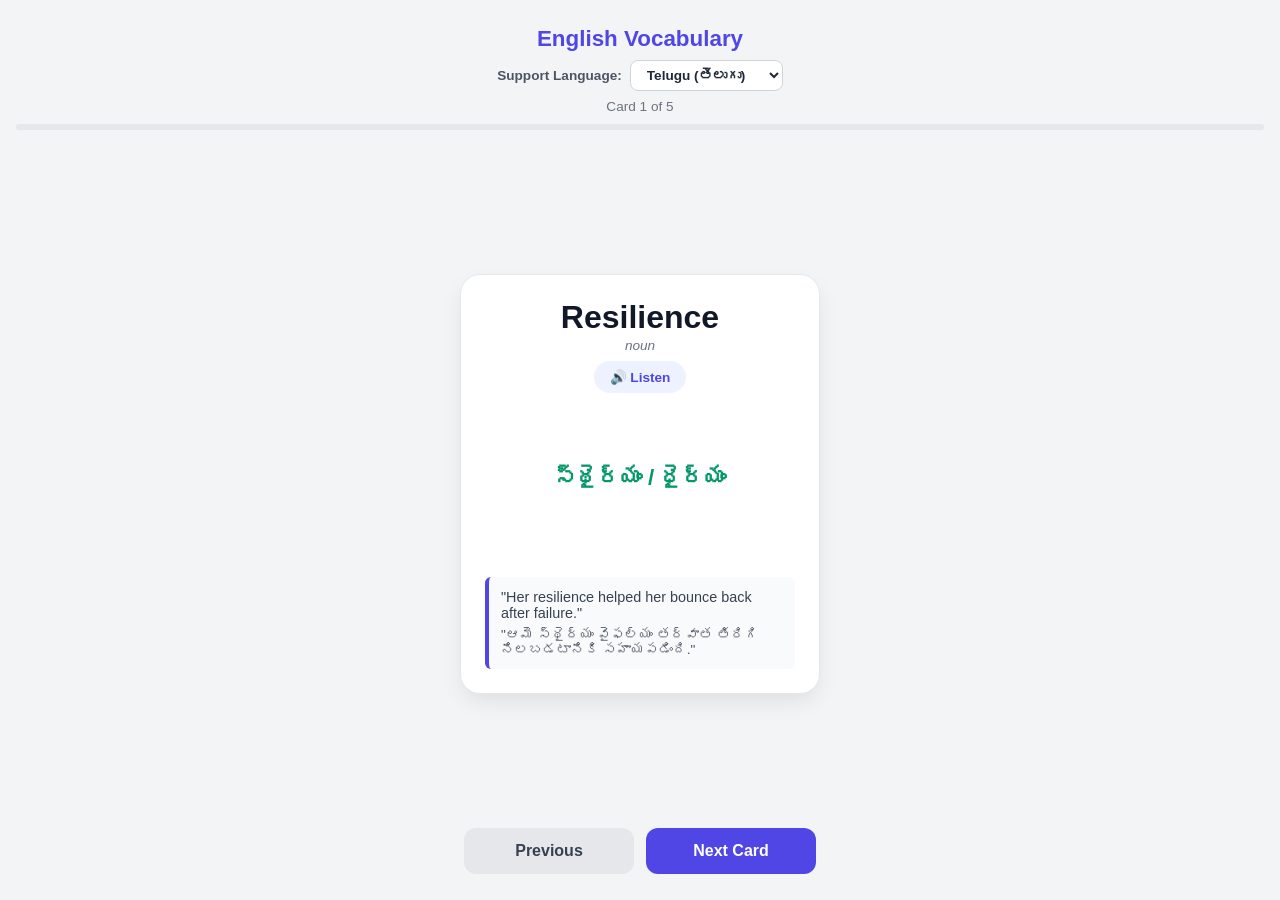
==== index1.html @ c6aaf0bc "Create index1.html" ====
<!DOCTYPE html>
<html lang="en">
<head>
  <meta charset="UTF-8" />
  <meta name="viewport" content="width=device-width, initial-scale=1.0, user-scalable=no" />
  <title>Multilingual Vocab App</title>
  
  <meta name="theme-color" content="#4f46e5" />
  <meta name="mobile-web-app-capable" content="yes" />
  <link rel="manifest" href="data:application/json,{%22name%22:%22Vocab%20App%22,%22short_name%22:%22Vocab%22,%22start_url%22:%22.%22,%22display%22:%22standalone%22,%22background_color%22:%22%23f3f4f6%22,%22theme_color%22:%22%234f46e5%22}" />

  <style>
    * { box-sizing: border-box; margin: 0; padding: 0; font-family: -apple-system, BlinkMacSystemFont, "Segoe UI", Roboto, sans-serif; -webkit-tap-highlight-color: transparent; }
    body { background-color: #f3f4f6; color: #1f2937; display: flex; flex-direction: column; height: 100vh; overflow: hidden; justify-content: space-between; padding: 16px; }
    
    header { text-align: center; padding: 10px 0; }
    header h1 { font-size: 1.4rem; color: #4f46e5; }
    
    /* Language Selector Controls */
    .lang-container { margin: 8px 0; display: flex; justify-content: center; align-items: center; gap: 8px; }
    .lang-label { font-size: 0.85rem; color: #4b5563; font-weight: 600; }
    .lang-select { padding: 6px 12px; border-radius: 8px; border: 1px solid #d1d5db; background: #ffffff; font-weight: 600; font-size: 0.85rem; color: #1f2937; outline: none; cursor: pointer; }

    .progress-bar { width: 100%; background: #e5e7eb; height: 6px; border-radius: 3px; overflow: hidden; margin-top: 10px; }
    .progress-fill { height: 100%; background: #4f46e5; width: 0%; transition: width 0.3s ease; }

    /* Flashcard UI */
    .deck-container { flex: 1; display: flex; align-items: center; justify-content: center; relative; margin: 15px 0; }
    .card { width: 100%; max-width: 360px; height: 420px; background: #ffffff; border-radius: 20px; box-shadow: 0 10px 25px -5px rgba(0,0,0,0.1); border: 1px solid #e5e7eb; display: flex; flex-direction: column; justify-content: space-between; padding: 24px; text-align: center; }
    
    .word-title { font-size: 2rem; font-weight: 700; color: #111827; }
    .pos { font-size: 0.85rem; color: #6b7280; font-style: italic; margin-top: 2px; }
    .support-meaning { font-size: 1.4rem; font-weight: 600; color: #059669; margin: 12px 0; min-height: 40px; }
    
    .example-box { background: #f9fafb; border-left: 4px solid #4f46e5; padding: 12px; border-radius: 6px; text-align: left; }
    .example-en { font-size: 0.9rem; color: #374151; margin-bottom: 6px; }
    .example-support { font-size: 0.85rem; color: #4b5563; }

    .audio-btn { background: #eef2ff; border: none; color: #4f46e5; padding: 8px 16px; border-radius: 20px; font-weight: 600; font-size: 0.85rem; margin-top: 8px; cursor: pointer; display: inline-flex; align-items: center; justify-content: center; width: fit-content; align-self: center; }

    .controls { display: flex; gap: 12px; justify-content: center; padding-bottom: 10px; }
    .btn { padding: 14px 24px; border-radius: 12px; border: none; font-weight: 600; font-size: 1rem; cursor: pointer; flex: 1; max-width: 170px; }
    .btn-secondary { background: #e5e7eb; color: #374151; }
    .btn-primary { background: #4f46e5; color: white; }

    /* Quiz Container */
    .quiz-container { display: none; flex: 1; flex-direction: column; justify-content: center; max-width: 400px; margin: 0 auto; width: 100%; }
    .quiz-question { font-size: 1.1rem; font-weight: 600; margin-bottom: 20px; text-align: center; color: #111827; }
    .options-grid { display: flex; flex-direction: column; gap: 10px; }
    .option-btn { background: white; border: 2px solid #e5e7eb; padding: 14px; border-radius: 12px; font-size: 1rem; text-align: left; cursor: pointer; }
    .option-btn.correct { background: #d1fae5; border-color: #10b981; color: #065f46; }
    .option-btn.wrong { background: #fee2e2; border-color: #ef4444; color: #991b1b; }

    .results-container { display: none; flex: 1; flex-direction: column; align-items: center; justify-content: center; text-align: center; }
    .score-badge { font-size: 3rem; font-weight: 800; color: #4f46e5; margin: 16px 0; }
  </style>
</head>
<body>

  <header>
    <h1 id="header-title">English Vocabulary</h1>
    
    <!-- Language Selection Dropdown -->
    <div class="lang-container">
      <span class="lang-label">Support Language:</span>
      <select id="lang-select" class="lang-select" onchange="changeLanguage()">
        <option value="telugu" selected>Telugu (తెలుగు)</option>
        <option value="tamil">Tamil (தமிழ்)</option>
        <option value="english">English (Simple)</option>
      </select>
    </div>

    <p id="header-subtitle" style="font-size: 0.85rem; color: #6b7280;">Card 1 of 5</p>
    <div class="progress-bar"><div class="progress-fill" id="progress"></div></div>
  </header>

  <!-- CARD VIEW -->
  <div class="deck-container" id="deck-section">
    <div class="card" id="active-card">
      <div>
        <div class="word-title" id="card-word">Resilience</div>
        <div class="pos" id="card-pos">noun</div>
        <button class="audio-btn" onclick="speakWord()">🔊 Listen</button>
      </div>

      <div class="support-meaning" id="card-meaning">స్థైర్యం / ధైర్యం</div>

      <div class="example-box">
        <div class="example-en" id="card-ex-en">"Her resilience helped her bounce back after failure."</div>
        <div class="example-support" id="card-ex-support">"ఆమె స్థైర్యం వైఫల్యం తర్వాత తిరిగి నిలబడటానికి సహాయపడింది."</div>
      </div>
    </div>
  </div>

  <div class="controls" id="deck-controls">
    <button class="btn btn-secondary" onclick="prevCard()">Previous</button>
    <button class="btn btn-primary" onclick="nextCard()">Next Card</button>
  </div>

  <!-- QUIZ VIEW -->
  <div class="quiz-container" id="quiz-section">
    <div class="quiz-question" id="quiz-q">What is the meaning?</div>
    <div class="options-grid" id="quiz-options"></div>
  </div>

  <!-- RESULTS VIEW -->
  <div class="results-container" id="results-section">
    <h2>Quiz Completed! 🎉</h2>
    <div class="score-badge" id="score-text">4 / 5</div>
    <button class="btn btn-primary" style="max-width: 200px;" onclick="restartApp()">Restart Lesson</button>
  </div>

  <script>
    let vocabData = [];
    let currentIndex = 0;
    let quizIndex = 0;
    let score = 0;
    let currentLang = 'telugu';

    // Async loader for words.json
    async function loadVocabData() {
      try {
        const response = await fetch('./words.json');
        vocabData = await response.json();
        renderCard();
      } catch (e) {
        console.error("Could not fetch words.json", e);
      }
    }

    function changeLanguage() {
      currentLang = document.getElementById('lang-select').value;
      renderCard();
    }

    function renderCard() {
      if (!vocabData.length) return;
      const item = vocabData[currentIndex];

      document.getElementById('card-word').textContent = item.word;
      document.getElementById('card-pos').textContent = item.pos;
      document.getElementById('card-ex-en').textContent = `"${item.exEn}"`;

      // Select translation dynamic keys based on chosen language
      if (currentLang === 'telugu') {
        document.getElementById('card-meaning').textContent = item.teluguMeaning || item.meaning;
        document.getElementById('card-ex-support').textContent = item.teluguEx || item.exTe;
      } else if (currentLang === 'tamil') {
        document.getElementById('card-meaning').textContent = item.tamilMeaning || item.meaning;
        document.getElementById('card-ex-support').textContent = item.tamilEx || item.exTe;
      } else {
        document.getElementById('card-meaning').textContent = item.englishMeaning || item.word;
        document.getElementById('card-ex-support').textContent = item.englishEx || item.exEn;
      }

      document.getElementById('header-subtitle').textContent = `Card ${currentIndex + 1} of ${vocabData.length}`;
      document.getElementById('progress').style.width = `${((currentIndex + 1) / vocabData.length) * 100}%`;
    }

    function nextCard() {
      if (currentIndex < vocabData.length - 1) {
        currentIndex++;
        renderCard();
      } else {
        startQuiz();
      }
    }

    function prevCard() {
      if (currentIndex > 0) {
        currentIndex--;
        renderCard();
      }
    }

    function speakWord() {
      const utterance = new SpeechSynthesisUtterance(vocabData[currentIndex].word);
      utterance.lang = 'en-US';
      window.speechSynthesis.speak(utterance);
    }

    function startQuiz() {
      document.getElementById('deck-section').style.display = 'none';
      document.getElementById('deck-controls').style.display = 'none';
      document.getElementById('quiz-section').style.display = 'flex';
      quizIndex = 0;
      score = 0;
      renderQuizQuestion();
    }

    function renderQuizQuestion() {
      const item = vocabData[quizIndex];
      const correctMeaning = currentLang === 'telugu' ? (item.teluguMeaning || item.meaning) :
                             currentLang === 'tamil' ? (item.tamilMeaning || item.meaning) :
                             (item.englishMeaning || item.word);

      document.getElementById('quiz-q').textContent = `What is the meaning of "${item.word}"?`;
      document.getElementById('header-subtitle').textContent = `Question ${quizIndex + 1} of ${vocabData.length}`;

      // Distractors
      const distractors = vocabData
        .filter(v => v.word !== item.word)
        .map(v => currentLang === 'telugu' ? (v.teluguMeaning || v.meaning) :
                  currentLang === 'tamil' ? (v.tamilMeaning || v.meaning) :
                  (v.englishMeaning || v.word))
        .sort(() => 0.5 - Math.random())
        .slice(0, 3);

      const options = [...distractors, correctMeaning].sort(() => 0.5 - Math.random());
      const optionsGrid = document.getElementById('quiz-options');
      optionsGrid.innerHTML = '';

      options.forEach(opt => {
        const btn = document.createElement('button');
        btn.className = 'option-btn';
        btn.textContent = opt;
        btn.onclick = () => {
          if (opt === correctMeaning) { btn.classList.add('correct'); score++; }
          else btn.classList.add('wrong');
          setTimeout(() => {
            quizIndex++;
            if (quizIndex < vocabData.length) renderQuizQuestion();
            else showResults();
          }, 800);
        };
        optionsGrid.appendChild(btn);
      });
    }

    function showResults() {
      document.getElementById('quiz-section').style.display = 'none';
      document.getElementById('results-section').style.display = 'flex';
      document.getElementById('score-text').textContent = `${score} / ${vocabData.length}`;
    }

    function restartApp() {
      currentIndex = 0;
      document.getElementById('results-section').style.display = 'none';
      document.getElementById('deck-section').style.display = 'flex';
      document.getElementById('deck-controls').style.display = 'flex';
      renderCard();
    }

    loadVocabData();
  </script>
</body>
</html>
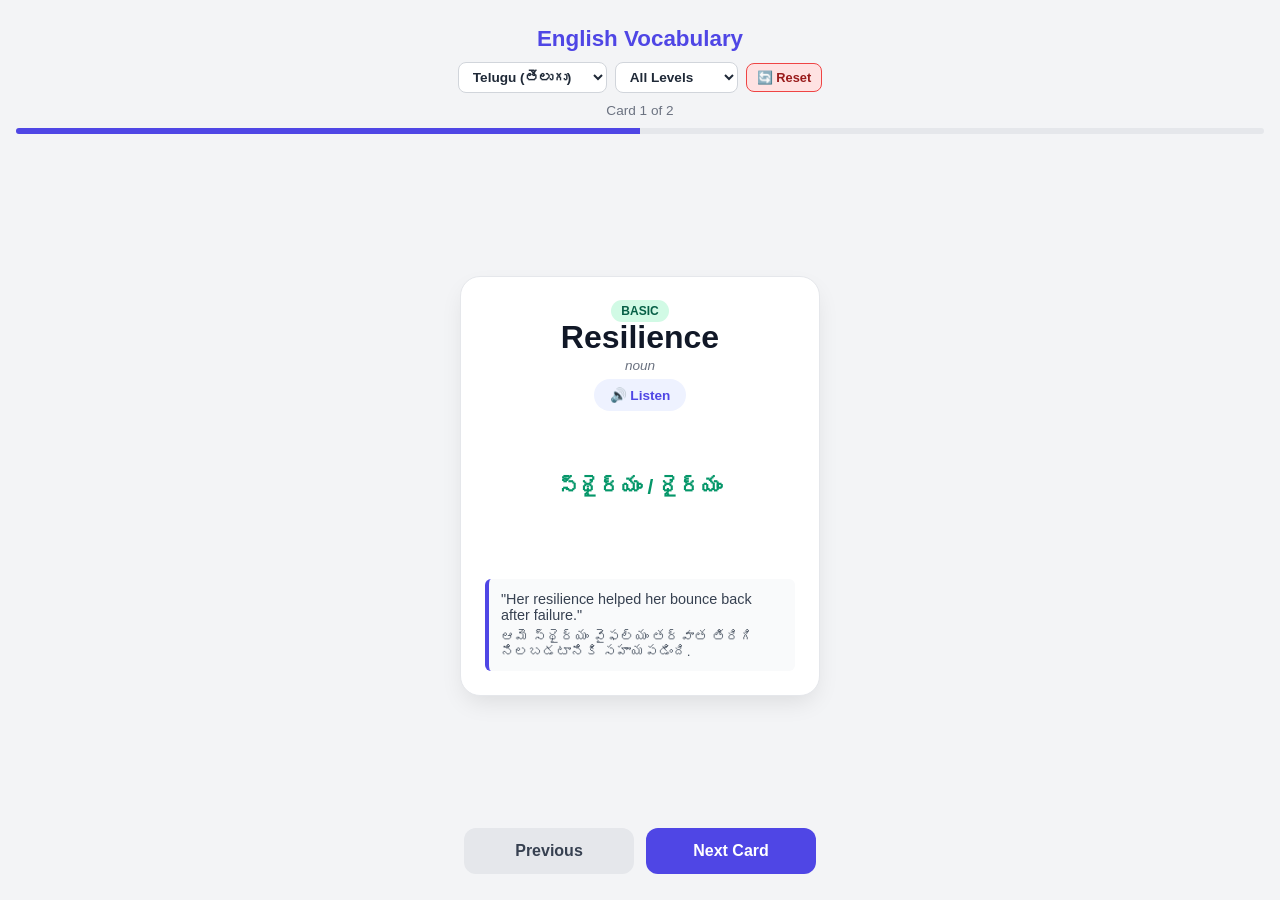
==== commit 999860d5: "Update index1.html" ====
--- a/index1.html
+++ b/index1.html
@@ -16,34 +16,39 @@
     header { text-align: center; padding: 10px 0; }
     header h1 { font-size: 1.4rem; color: #4f46e5; }
     
-    /* Language Selector Controls */
-    .lang-container { margin: 8px 0; display: flex; justify-content: center; align-items: center; gap: 8px; }
-    .lang-label { font-size: 0.85rem; color: #4b5563; font-weight: 600; }
-    .lang-select { padding: 6px 12px; border-radius: 8px; border: 1px solid #d1d5db; background: #ffffff; font-weight: 600; font-size: 0.85rem; color: #1f2937; outline: none; cursor: pointer; }
+    /* Control Bar for Selectors & Reset Button */
+    .controls-bar { margin: 10px 0; display: flex; justify-content: center; align-items: center; gap: 8px; flex-wrap: wrap; }
+    .select-box { padding: 6px 10px; border-radius: 8px; border: 1px solid #d1d5db; background: #ffffff; font-weight: 600; font-size: 0.85rem; color: #1f2937; outline: none; }
+    .reset-btn { padding: 6px 10px; border-radius: 8px; border: 1px solid #ef4444; background: #fee2e2; color: #991b1b; font-weight: 600; font-size: 0.8rem; cursor: pointer; }
 
     .progress-bar { width: 100%; background: #e5e7eb; height: 6px; border-radius: 3px; overflow: hidden; margin-top: 10px; }
     .progress-fill { height: 100%; background: #4f46e5; width: 0%; transition: width 0.3s ease; }
 
     /* Flashcard UI */
-    .deck-container { flex: 1; display: flex; align-items: center; justify-content: center; relative; margin: 15px 0; }
+    .deck-container { flex: 1; display: flex; align-items: center; justify-content: center; margin: 15px 0; }
     .card { width: 100%; max-width: 360px; height: 420px; background: #ffffff; border-radius: 20px; box-shadow: 0 10px 25px -5px rgba(0,0,0,0.1); border: 1px solid #e5e7eb; display: flex; flex-direction: column; justify-content: space-between; padding: 24px; text-align: center; }
     
+    .level-badge { align-self: center; font-size: 0.75rem; font-weight: 700; text-transform: uppercase; padding: 4px 10px; border-radius: 12px; margin-bottom: 8px; }
+    .level-basic { background: #d1fae5; color: #065f46; }
+    .level-intermediate { background: #fef3c7; color: #92400e; }
+    .level-advanced { background: #fee2e2; color: #991b1b; }
+
     .word-title { font-size: 2rem; font-weight: 700; color: #111827; }
     .pos { font-size: 0.85rem; color: #6b7280; font-style: italic; margin-top: 2px; }
-    .support-meaning { font-size: 1.4rem; font-weight: 600; color: #059669; margin: 12px 0; min-height: 40px; }
+    .support-meaning { font-size: 1.3rem; font-weight: 600; color: #059669; margin: 12px 0; min-height: 40px; }
     
     .example-box { background: #f9fafb; border-left: 4px solid #4f46e5; padding: 12px; border-radius: 6px; text-align: left; }
     .example-en { font-size: 0.9rem; color: #374151; margin-bottom: 6px; }
     .example-support { font-size: 0.85rem; color: #4b5563; }
 
-    .audio-btn { background: #eef2ff; border: none; color: #4f46e5; padding: 8px 16px; border-radius: 20px; font-weight: 600; font-size: 0.85rem; margin-top: 8px; cursor: pointer; display: inline-flex; align-items: center; justify-content: center; width: fit-content; align-self: center; }
+    .audio-btn { background: #eef2ff; border: none; color: #4f46e5; padding: 8px 16px; border-radius: 20px; font-weight: 600; font-size: 0.85rem; margin-top: 6px; cursor: pointer; display: inline-flex; align-items: center; justify-content: center; width: fit-content; align-self: center; }
 
     .controls { display: flex; gap: 12px; justify-content: center; padding-bottom: 10px; }
     .btn { padding: 14px 24px; border-radius: 12px; border: none; font-weight: 600; font-size: 1rem; cursor: pointer; flex: 1; max-width: 170px; }
     .btn-secondary { background: #e5e7eb; color: #374151; }
     .btn-primary { background: #4f46e5; color: white; }
 
-    /* Quiz Container */
+    /* Quiz View */
     .quiz-container { display: none; flex: 1; flex-direction: column; justify-content: center; max-width: 400px; margin: 0 auto; width: 100%; }
     .quiz-question { font-size: 1.1rem; font-weight: 600; margin-bottom: 20px; text-align: center; color: #111827; }
     .options-grid { display: flex; flex-direction: column; gap: 10px; }
@@ -60,17 +65,27 @@
   <header>
     <h1 id="header-title">English Vocabulary</h1>
     
-    <!-- Language Selection Dropdown -->
-    <div class="lang-container">
-      <span class="lang-label">Support Language:</span>
-      <select id="lang-select" class="lang-select" onchange="changeLanguage()">
+    <div class="controls-bar">
+      <!-- Language Dropdown -->
+      <select id="lang-select" class="select-box" onchange="renderCard()">
         <option value="telugu" selected>Telugu (తెలుగు)</option>
         <option value="tamil">Tamil (தமிழ்)</option>
         <option value="english">English (Simple)</option>
       </select>
+
+      <!-- Level Dropdown -->
+      <select id="level-select" class="select-box" onchange="filterAndBatchData()">
+        <option value="all" selected>All Levels</option>
+        <option value="basic">Basic</option>
+        <option value="intermediate">Intermediate</option>
+        <option value="advanced">Advanced</option>
+      </select>
+
+      <!-- Reset Progress Button -->
+      <button class="reset-btn" onclick="resetAllProgress()">🔄 Reset</button>
     </div>
 
-    <p id="header-subtitle" style="font-size: 0.85rem; color: #6b7280;">Card 1 of 5</p>
+    <p id="header-subtitle" style="font-size: 0.85rem; color: #6b7280;">Card 1</p>
     <div class="progress-bar"><div class="progress-fill" id="progress"></div></div>
   </header>
 
@@ -78,16 +93,17 @@
   <div class="deck-container" id="deck-section">
     <div class="card" id="active-card">
       <div>
-        <div class="word-title" id="card-word">Resilience</div>
-        <div class="pos" id="card-pos">noun</div>
+        <span class="level-badge level-basic" id="card-level">Basic</span>
+        <div class="word-title" id="card-word">...</div>
+        <div class="pos" id="card-pos">...</div>
         <button class="audio-btn" onclick="speakWord()">🔊 Listen</button>
       </div>
 
-      <div class="support-meaning" id="card-meaning">స్థైర్యం / ధైర్యం</div>
+      <div class="support-meaning" id="card-meaning">...</div>
 
       <div class="example-box">
-        <div class="example-en" id="card-ex-en">"Her resilience helped her bounce back after failure."</div>
-        <div class="example-support" id="card-ex-support">"ఆమె స్థైర్యం వైఫల్యం తర్వాత తిరిగి నిలబడటానికి సహాయపడింది."</div>
+        <div class="example-en" id="card-ex-en">"..."</div>
+        <div class="example-support" id="card-ex-support">"..."</div>
       </div>
     </div>
   </div>
@@ -105,43 +121,85 @@
 
   <!-- RESULTS VIEW -->
   <div class="results-container" id="results-section">
-    <h2>Quiz Completed! 🎉</h2>
-    <div class="score-badge" id="score-text">4 / 5</div>
-    <button class="btn btn-primary" style="max-width: 200px;" onclick="restartApp()">Restart Lesson</button>
+    <h2>Batch Completed! 🎉</h2>
+    <div class="score-badge" id="score-text">0 / 0</div>
+    <button class="btn btn-primary" style="max-width: 220px;" onclick="restartApp()">Next 5 Words</button>
   </div>
 
   <script>
-    let vocabData = [];
+    let rawVocabData = [];
+    let unlearnedData = [];
+    let activeBatch = [];
     let currentIndex = 0;
     let quizIndex = 0;
     let score = 0;
-    let currentLang = 'telugu';
-
-    // Async loader for words.json
+
+    // LocalStorage Helper: Retrieve list of learned words
+    function getLearnedWords() {
+      const saved = localStorage.getItem('learnedWords');
+      return saved ? JSON.parse(saved) : [];
+    }
+
+    // LocalStorage Helper: Save a new word as learned
+    function markWordAsLearned(word) {
+      const learned = getLearnedWords();
+      if (!learned.includes(word)) {
+        learned.push(word);
+        localStorage.setItem('learnedWords', JSON.stringify(learned));
+      }
+    }
+
+    // Fetch vocabulary dataset
     async function loadVocabData() {
       try {
         const response = await fetch('./words.json');
-        vocabData = await response.json();
-        renderCard();
+        rawVocabData = await response.json();
+        filterAndBatchData();
       } catch (e) {
         console.error("Could not fetch words.json", e);
       }
     }
 
-    function changeLanguage() {
-      currentLang = document.getElementById('lang-select').value;
+    // Filter out learned words and pick a batch of 5 new words
+    function filterAndBatchData() {
+      const learned = getLearnedWords();
+      const selectedLevel = document.getElementById('level-select').value;
+
+      unlearnedData = rawVocabData.filter(item => {
+        const matchesLevel = (selectedLevel === 'all') || ((item.level || 'basic').toLowerCase() === selectedLevel);
+        const notLearned = !learned.includes(item.word);
+        return matchesLevel && notLearned;
+      });
+
+      activeBatch = unlearnedData.slice(0, 5);
+      currentIndex = 0;
       renderCard();
     }
 
     function renderCard() {
-      if (!vocabData.length) return;
-      const item = vocabData[currentIndex];
+      if (!activeBatch.length) {
+        document.getElementById('card-word').textContent = "All Done! 🎉";
+        document.getElementById('card-pos').textContent = "";
+        document.getElementById('card-meaning').textContent = "You've mastered all words in this category!";
+        document.getElementById('card-ex-en').textContent = "";
+        document.getElementById('card-ex-support').textContent = "";
+        document.getElementById('header-subtitle').textContent = "0 remaining";
+        document.getElementById('progress').style.width = "100%";
+        return;
+      }
+
+      const item = activeBatch[currentIndex];
+      const currentLang = document.getElementById('lang-select').value;
+      const level = (item.level || 'basic').toLowerCase();
+
+      const badge = document.getElementById('card-level');
+      badge.textContent = level;
+      badge.className = `level-badge level-${level}`;
 
       document.getElementById('card-word').textContent = item.word;
       document.getElementById('card-pos').textContent = item.pos;
       document.getElementById('card-ex-en').textContent = `"${item.exEn}"`;
 
-      // Select translation dynamic keys based on chosen language
       if (currentLang === 'telugu') {
         document.getElementById('card-meaning').textContent = item.teluguMeaning || item.meaning;
         document.getElementById('card-ex-support').textContent = item.teluguEx || item.exTe;
@@ -153,15 +211,18 @@
         document.getElementById('card-ex-support').textContent = item.englishEx || item.exEn;
       }
 
-      document.getElementById('header-subtitle').textContent = `Card ${currentIndex + 1} of ${vocabData.length}`;
-      document.getElementById('progress').style.width = `${((currentIndex + 1) / vocabData.length) * 100}%`;
+      // Mark this word as viewed/learned in localStorage
+      markWordAsLearned(item.word);
+
+      document.getElementById('header-subtitle').textContent = `Card ${currentIndex + 1} of ${activeBatch.length}`;
+      document.getElementById('progress').style.width = `${((currentIndex + 1) / activeBatch.length) * 100}%`;
     }
 
     function nextCard() {
-      if (currentIndex < vocabData.length - 1) {
+      if (currentIndex < activeBatch.length - 1) {
         currentIndex++;
         renderCard();
-      } else {
+      } else if (activeBatch.length > 0) {
         startQuiz();
       }
     }
@@ -174,7 +235,8 @@
     }
 
     function speakWord() {
-      const utterance = new SpeechSynthesisUtterance(vocabData[currentIndex].word);
+      if (!activeBatch.length) return;
+      const utterance = new SpeechSynthesisUtterance(activeBatch[currentIndex].word);
       utterance.lang = 'en-US';
       window.speechSynthesis.speak(utterance);
     }
@@ -189,16 +251,17 @@
     }
 
     function renderQuizQuestion() {
-      const item = vocabData[quizIndex];
+      const item = activeBatch[quizIndex];
+      const currentLang = document.getElementById('lang-select').value;
       const correctMeaning = currentLang === 'telugu' ? (item.teluguMeaning || item.meaning) :
                              currentLang === 'tamil' ? (item.tamilMeaning || item.meaning) :
                              (item.englishMeaning || item.word);
 
       document.getElementById('quiz-q').textContent = `What is the meaning of "${item.word}"?`;
-      document.getElementById('header-subtitle').textContent = `Question ${quizIndex + 1} of ${vocabData.length}`;
-
-      // Distractors
-      const distractors = vocabData
+      document.getElementById('header-subtitle').textContent = `Question ${quizIndex + 1} of ${activeBatch.length}`;
+
+      // Distractors from raw dataset
+      const distractors = rawVocabData
         .filter(v => v.word !== item.word)
         .map(v => currentLang === 'telugu' ? (v.teluguMeaning || v.meaning) :
                   currentLang === 'tamil' ? (v.tamilMeaning || v.meaning) :
@@ -219,7 +282,7 @@
           else btn.classList.add('wrong');
           setTimeout(() => {
             quizIndex++;
-            if (quizIndex < vocabData.length) renderQuizQuestion();
+            if (quizIndex < activeBatch.length) renderQuizQuestion();
             else showResults();
           }, 800);
         };
@@ -230,15 +293,21 @@
     function showResults() {
       document.getElementById('quiz-section').style.display = 'none';
       document.getElementById('results-section').style.display = 'flex';
-      document.getElementById('score-text').textContent = `${score} / ${vocabData.length}`;
+      document.getElementById('score-text').textContent = `${score} / ${activeBatch.length}`;
     }
 
     function restartApp() {
-      currentIndex = 0;
       document.getElementById('results-section').style.display = 'none';
       document.getElementById('deck-section').style.display = 'flex';
       document.getElementById('deck-controls').style.display = 'flex';
-      renderCard();
+      filterAndBatchData();
+    }
+
+    function resetAllProgress() {
+      if (confirm("Are you sure you want to reset all your progress and re-learn all words?")) {
+        localStorage.removeItem('learnedWords');
+        filterAndBatchData();
+      }
     }
 
     loadVocabData();
